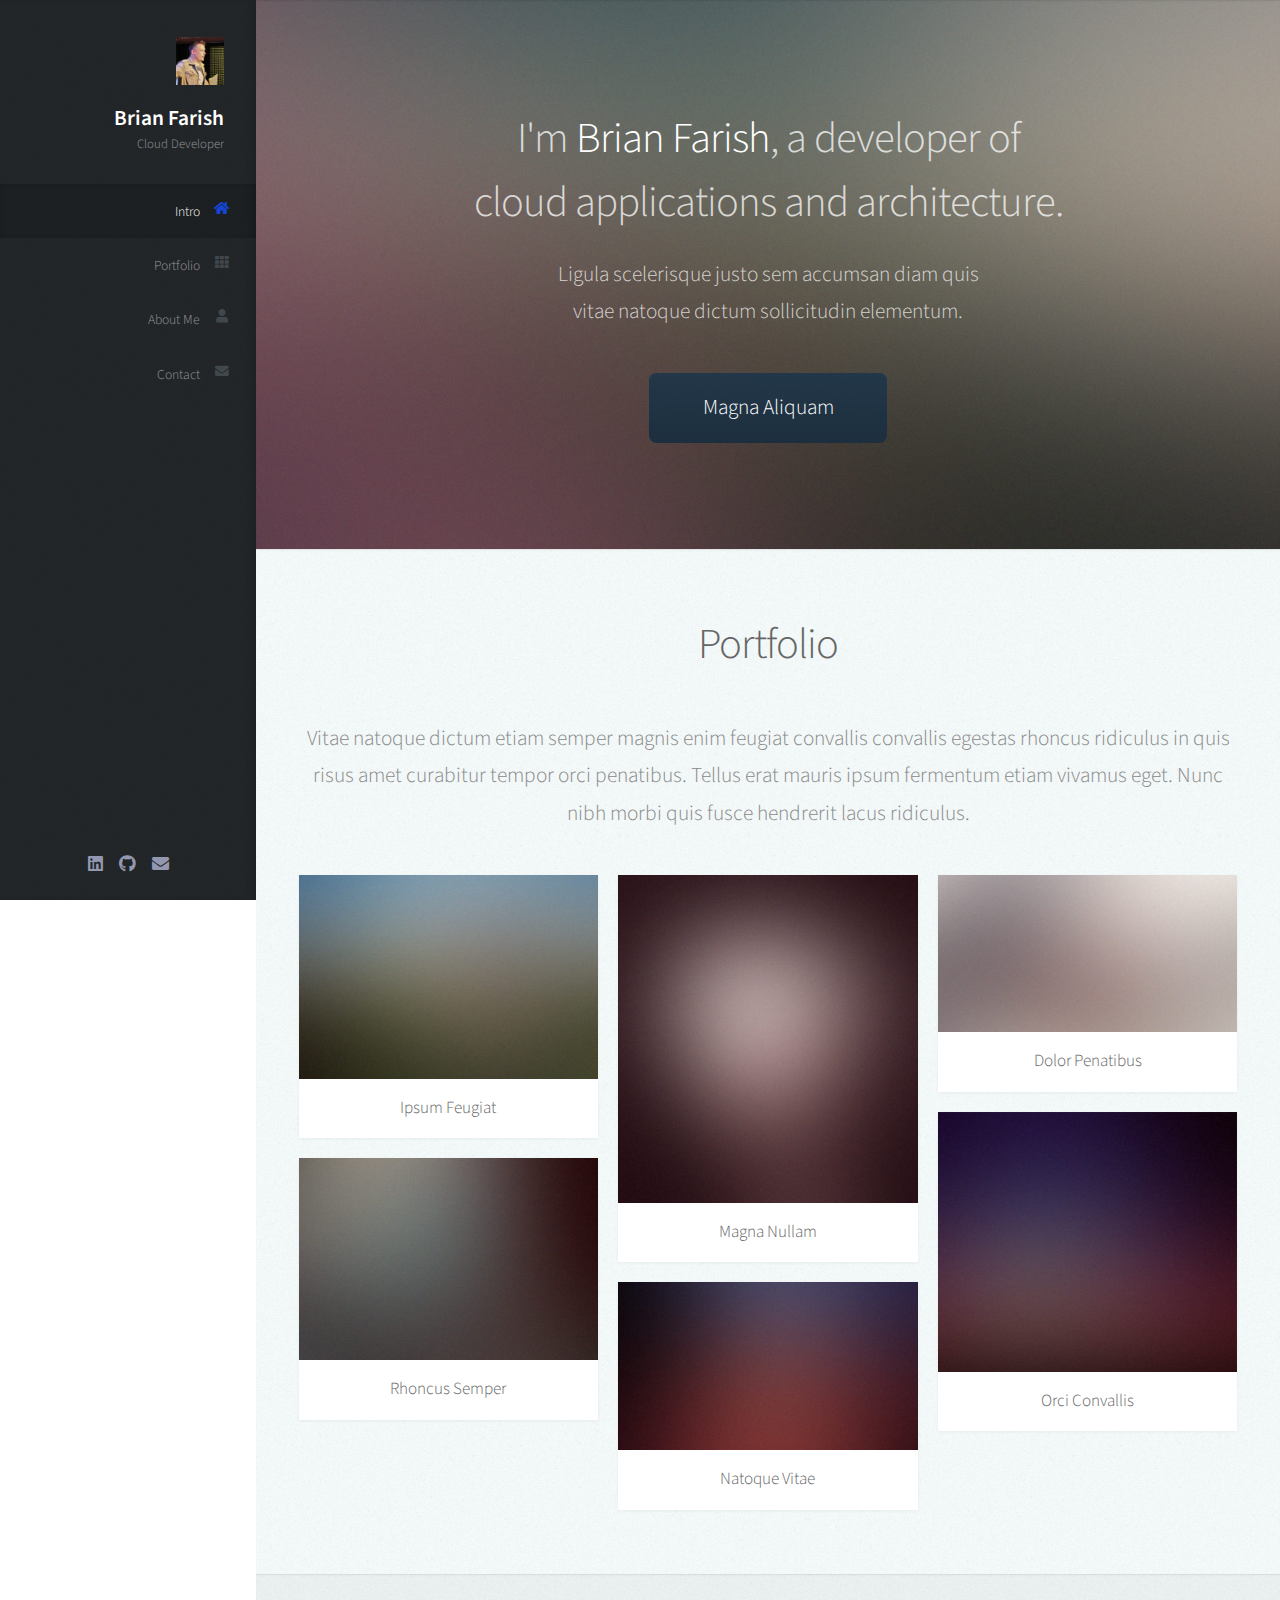
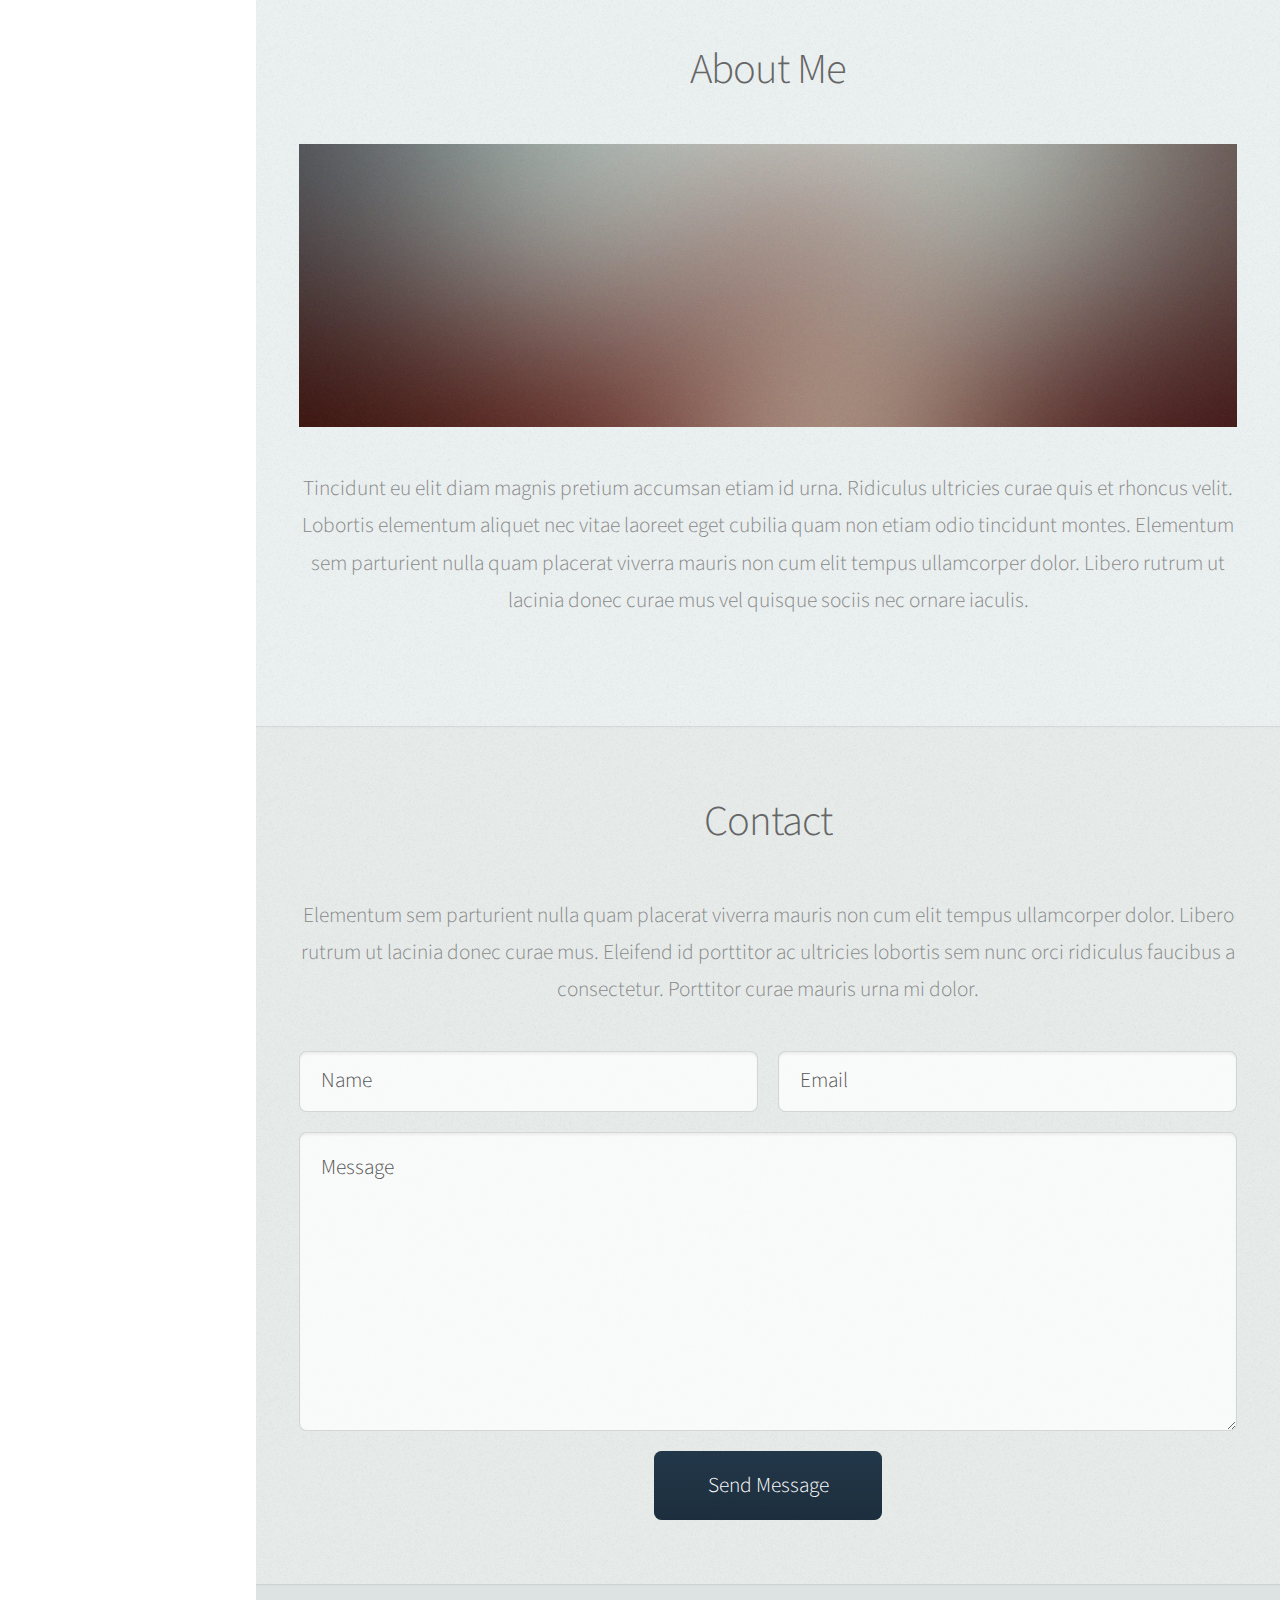
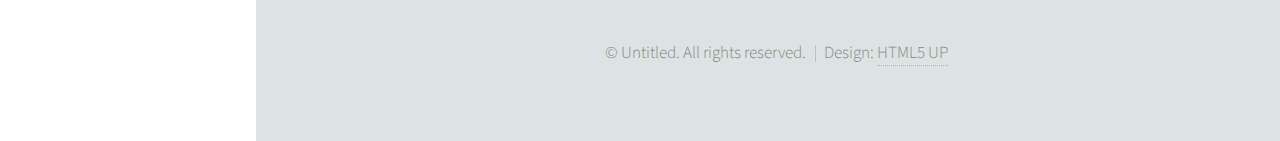
==== index.html @ 0231bc9b "updates to site" ====
<!DOCTYPE HTML>
<!--

-->
<html>
	<head>
		<title>Brian Farish's Portfolio</title>
		<meta charset="utf-8" />
		<meta name="viewport" content="width=device-width, initial-scale=1, user-scalable=no" />
		<link rel="stylesheet" href="assets/css/main.css" />
	</head>
	<body class="is-preload">

		<!-- Header -->
			<div id="header">

				<div class="top">

					<!-- Logo -->
						<div id="logo">
							<span class="image avatar48"><img src="images/avatar.jpg" alt="" /></span>
							<h1 id="title">Brian Farish</h1>
							<p>Cloud Developer</p>
						</div>

					<!-- Nav -->
						<nav id="nav">
							<ul>
								<li><a href="#top" id="top-link"><span class="icon solid fa-home">Intro</span></a></li>
								<li><a href="#portfolio" id="portfolio-link"><span class="icon solid fa-th">Portfolio</span></a></li>
								<li><a href="#about" id="about-link"><span class="icon solid fa-user">About Me</span></a></li>
								<li><a href="#contact" id="contact-link"><span class="icon solid fa-envelope">Contact</span></a></li>
							</ul>
						</nav>

				</div>

				<div class="bottom">

					<!-- Social Icons -->
						<ul class="icons">
							<li><a href="https://www.linkedin.com/in/brian-farish-b3b6a52b/" class="icon brands fa-linkedin"><span class="label">LinkedIn</span></a></li>
							<li><a href="https://github.com/codeslp" class="icon brands fa-github"><span class="label">Github</span></a></li>
							<li><a href="mailto: brian.farish@gmail.com" class="icon solid fa-envelope"><span class="label">Email</span></a></li>
						</ul>

				</div>

			</div>

		<!-- Main -->
			<div id="main">

				<!-- Intro -->
					<section id="top" class="one dark cover">
						<div class="container">

							<header>
								<h2 class="alt">I'm <strong>Brian Farish</strong>, a developer of </h2>
								<h2 class="alt"> cloud applications and architecture.</h2>
								<p>Ligula scelerisque justo sem accumsan diam quis<br />
								vitae natoque dictum sollicitudin elementum.</p>
							</header>

							<footer>
								<a href="#portfolio" class="button scrolly">Magna Aliquam</a>
							</footer>

						</div>
					</section>

				<!-- Portfolio -->
					<section id="portfolio" class="two">
						<div class="container">

							<header>
								<h2>Portfolio</h2>
							</header>

							<p>Vitae natoque dictum etiam semper magnis enim feugiat convallis convallis
							egestas rhoncus ridiculus in quis risus amet curabitur tempor orci penatibus.
							Tellus erat mauris ipsum fermentum etiam vivamus eget. Nunc nibh morbi quis
							fusce hendrerit lacus ridiculus.</p>

							<div class="row">
								<div class="col-4 col-12-mobile">
									<article class="item">
										<a href="#" class="image fit"><img src="images/pic02.jpg" alt="" /></a>
										<header>
											<h3>Ipsum Feugiat</h3>
										</header>
									</article>
									<article class="item">
										<a href="#" class="image fit"><img src="images/pic03.jpg" alt="" /></a>
										<header>
											<h3>Rhoncus Semper</h3>
										</header>
									</article>
								</div>
								<div class="col-4 col-12-mobile">
									<article class="item">
										<a href="#" class="image fit"><img src="images/pic04.jpg" alt="" /></a>
										<header>
											<h3>Magna Nullam</h3>
										</header>
									</article>
									<article class="item">
										<a href="#" class="image fit"><img src="images/pic05.jpg" alt="" /></a>
										<header>
											<h3>Natoque Vitae</h3>
										</header>
									</article>
								</div>
								<div class="col-4 col-12-mobile">
									<article class="item">
										<a href="#" class="image fit"><img src="images/pic06.jpg" alt="" /></a>
										<header>
											<h3>Dolor Penatibus</h3>
										</header>
									</article>
									<article class="item">
										<a href="#" class="image fit"><img src="images/pic07.jpg" alt="" /></a>
										<header>
											<h3>Orci Convallis</h3>
										</header>
									</article>
								</div>
							</div>

						</div>
					</section>

				<!-- About Me -->
					<section id="about" class="three">
						<div class="container">

							<header>
								<h2>About Me</h2>
							</header>

							<a href="#" class="image featured"><img src="images/pic08.jpg" alt="" /></a>

							<p>Tincidunt eu elit diam magnis pretium accumsan etiam id urna. Ridiculus
							ultricies curae quis et rhoncus velit. Lobortis elementum aliquet nec vitae
							laoreet eget cubilia quam non etiam odio tincidunt montes. Elementum sem
							parturient nulla quam placerat viverra mauris non cum elit tempus ullamcorper
							dolor. Libero rutrum ut lacinia donec curae mus vel quisque sociis nec
							ornare iaculis.</p>

						</div>
					</section>

				<!-- Contact -->
					<section id="contact" class="four">
						<div class="container">

							<header>
								<h2>Contact</h2>
							</header>

							<p>Elementum sem parturient nulla quam placerat viverra
							mauris non cum elit tempus ullamcorper dolor. Libero rutrum ut lacinia
							donec curae mus. Eleifend id porttitor ac ultricies lobortis sem nunc
							orci ridiculus faucibus a consectetur. Porttitor curae mauris urna mi dolor.</p>

							<form method="post" action="#">
								<div class="row">
									<div class="col-6 col-12-mobile"><input type="text" name="name" placeholder="Name" /></div>
									<div class="col-6 col-12-mobile"><input type="text" name="email" placeholder="Email" /></div>
									<div class="col-12">
										<textarea name="message" placeholder="Message"></textarea>
									</div>
									<div class="col-12">
										<input type="submit" value="Send Message" />
									</div>
								</div>
							</form>

						</div>
					</section>

			</div>

		<!-- Footer -->
			<div id="footer">

				<!-- Copyright -->
					<ul class="copyright">
						<li>&copy; Untitled. All rights reserved.</li><li>Design: <a href="http://html5up.net">HTML5 UP</a></li>
					</ul>

			</div>

		<!-- Scripts -->
			<script src="assets/js/jquery.min.js"></script>
			<script src="assets/js/jquery.scrolly.min.js"></script>
			<script src="assets/js/jquery.scrollex.min.js"></script>
			<script src="assets/js/browser.min.js"></script>
			<script src="assets/js/breakpoints.min.js"></script>
			<script src="assets/js/util.js"></script>
			<script src="assets/js/main.js"></script>

	</body>
</html>
---- assets/css/main.css ----
@import url("fontawesome-all.min.css");
@import url("https://fonts.googleapis.com/css?family=Source+Sans+Pro:300,300italic,400,600");

/*
	Prologue by HTML5 UP
	html5up.net | @ajlkn
	Free for personal and commercial use under the CCA 3.0 license (html5up.net/license)
*/

html, body, div, span, applet, object,
iframe, h1, h2, h3, h4, h5, h6, p, blockquote,
pre, a, abbr, acronym, address, big, cite,
code, del, dfn, em, img, ins, kbd, q, s, samp,
small, strike, strong, sub, sup, tt, var, b,
u, i, center, dl, dt, dd, ol, ul, li, fieldset,
form, label, legend, table, caption, tbody,
tfoot, thead, tr, th, td, article, aside,
canvas, details, embed, figure, figcaption,
footer, header, hgroup, menu, nav, output, ruby,
section, summary, time, mark, audio, video {
	margin: 0;
	padding: 0;
	border: 0;
	font-size: 100%;
	font: inherit;
	vertical-align: baseline;}

article, aside, details, figcaption, figure,
footer, header, hgroup, menu, nav, section {
	display: block;}

body {
	line-height: 1;
}

ol, ul {
	list-style: none;
}

blockquote, q {
	quotes: none;
}

	blockquote:before, blockquote:after, q:before, q:after {
		content: '';
		content: none;
	}

table {
	border-collapse: collapse;
	border-spacing: 0;
}

body {
	-webkit-text-size-adjust: none;
}

mark {
	background-color: transparent;
	color: inherit;
}

input::-moz-focus-inner {
	border: 0;
	padding: 0;
}

input, select, textarea {
	-moz-appearance: none;
	-webkit-appearance: none;
	-ms-appearance: none;
	appearance: none;
}

/* Basic */

	html {
		box-sizing: border-box;
	}

	*, *:before, *:after {
		box-sizing: inherit;
	}

	body {
		background: #fff;
		font-family: 'Source Sans Pro', sans-serif;
		font-size: 19pt;
		font-weight: 300;
		line-height: 1.75em;
		color: #888;
	}

		body.is-preload *, body.is-preload *:before, body.is-preload *:after {
			-moz-animation: none !important;
			-webkit-animation: none !important;
			-ms-animation: none !important;
			animation: none !important;
			-moz-transition: none !important;
			-webkit-transition: none !important;
			-ms-transition: none !important;
			transition: none !important;
		}

	input, textarea, select {
		font-family: 'Source Sans Pro', sans-serif;
		font-size: 19pt;
		font-weight: 300;
		line-height: 1.75em;
		color: #888;
	}

	h1, h2, h3, h4, h5, h6 {
		font-weight: 300;
		color: #666;
		line-height: 1.5em;
	}

	h1 a, h2 a, h3 a, h4 a, h5 a, h6 a {
		color: inherit;
		text-decoration: none;
	}

		h1 a strong, h2 a strong, h3 a strong, h4 a strong, h5 a strong, h6 a strong {
			color: #333;
		}

	h2 {
		font-size: 2em;
		letter-spacing: -1px;
	}

		h2.alt {
			color: #888;
		}

			h2.alt strong {
				color: #666;
			}

	h3 {
		font-size: 1.5em;
	}

	header {
		margin: 0 0 2em 0;
	}

		header > p {
			margin: 1em 0 0 0;
		}

	footer {
		margin: 2em 0 0 0;
	}

	strong, b {
		font-weight: 300;
		color: #666;
	}

	em, i {
		font-style: italic;
	}

	a {
		text-decoration: none;
		color: inherit;
		border-bottom: dotted 1px rgba(128, 128, 128, 0.5);
		-moz-transition: color 0.35s ease-in-out, border-bottom-color 0.35s ease-in-out;
		-webkit-transition: color 0.35s ease-in-out, border-bottom-color 0.35s ease-in-out;
		-ms-transition: color 0.35s ease-in-out, border-bottom-color 0.35s ease-in-out;
		transition: color 0.35s ease-in-out, border-bottom-color 0.35s ease-in-out;
		outline: 0;
	}

		a:hover {
			color: #E27689;
			border-bottom-color: rgba(255, 255, 255, 0);
		}

	sub {
		position: relative;
		top: 0.5em;
		font-size: 0.8em;
	}

	sup {
		position: relative;
		top: -0.5em;
		font-size: 0.8em;
	}

	hr {
		border: 0;
		border-top: solid 1px #ddd;
	}

	blockquote {
		border-left: solid 0.5em #ddd;
		padding: 1em 0 1em 2em;
		font-style: italic;
	}

	p, ul, ol, dl, table {
		margin-bottom: 2em;
	}

	br.clear {
		clear: both;
	}

/* Container */

	.container {
		margin: 0 auto;
		max-width: 100%;
		width: 1400px;
	}

		@media screen and (min-width: 961px) and (max-width: 1880px) {

			.container {
				width: 1200px;
			}

		}

		@media screen and (min-width: 961px) and (max-width: 1620px) {

			.container {
				width: 960px;
			}

		}

		@media screen and (min-width: 961px) and (max-width: 1320px) {

			.container {
				width: 100%;
			}

		}

		@media screen and (max-width: 960px) {

			.container {
				width: 100%;
			}

		}

		@media screen and (max-width: 736px) {

			.container {
				width: 100%;
			}

		}

/* Row */

	.row {
		display: flex;
		flex-wrap: wrap;
		box-sizing: border-box;
		align-items: stretch;
	}

		.row > * {
			box-sizing: border-box;
		}

		.row.gtr-uniform > * > :last-child {
			margin-bottom: 0;
		}

		.row.aln-left {
			justify-content: flex-start;
		}

		.row.aln-center {
			justify-content: center;
		}

		.row.aln-right {
			justify-content: flex-end;
		}

		.row.aln-top {
			align-items: flex-start;
		}

		.row.aln-middle {
			align-items: center;
		}

		.row.aln-bottom {
			align-items: flex-end;
		}

		.row > .imp {
			order: -1;
		}

		.row > .col-1 {
			width: 8.33333%;
		}

		.row > .off-1 {
			margin-left: 8.33333%;
		}

		.row > .col-2 {
			width: 16.66667%;
		}

		.row > .off-2 {
			margin-left: 16.66667%;
		}

		.row > .col-3 {
			width: 25%;
		}

		.row > .off-3 {
			margin-left: 25%;
		}

		.row > .col-4 {
			width: 33.33333%;
		}

		.row > .off-4 {
			margin-left: 33.33333%;
		}

		.row > .col-5 {
			width: 41.66667%;
		}

		.row > .off-5 {
			margin-left: 41.66667%;
		}

		.row > .col-6 {
			width: 50%;
		}

		.row > .off-6 {
			margin-left: 50%;
		}

		.row > .col-7 {
			width: 58.33333%;
		}

		.row > .off-7 {
			margin-left: 58.33333%;
		}

		.row > .col-8 {
			width: 66.66667%;
		}

		.row > .off-8 {
			margin-left: 66.66667%;
		}

		.row > .col-9 {
			width: 75%;
		}

		.row > .off-9 {
			margin-left: 75%;
		}

		.row > .col-10 {
			width: 83.33333%;
		}

		.row > .off-10 {
			margin-left: 83.33333%;
		}

		.row > .col-11 {
			width: 91.66667%;
		}

		.row > .off-11 {
			margin-left: 91.66667%;
		}

		.row > .col-12 {
			width: 100%;
		}

		.row > .off-12 {
			margin-left: 100%;
		}

		.row.gtr-0 {
			margin-top: 0px;
			margin-left: 0px;
		}

			.row.gtr-0 > * {
				padding: 0px 0 0 0px;
			}

			.row.gtr-0.gtr-uniform {
				margin-top: 0px;
			}

				.row.gtr-0.gtr-uniform > * {
					padding-top: 0px;
				}

		.row.gtr-25 {
			margin-top: -10px;
			margin-left: -10px;
		}

			.row.gtr-25 > * {
				padding: 10px 0 0 10px;
			}

			.row.gtr-25.gtr-uniform {
				margin-top: -10px;
			}

				.row.gtr-25.gtr-uniform > * {
					padding-top: 10px;
				}

		.row.gtr-50 {
			margin-top: -20px;
			margin-left: -20px;
		}

			.row.gtr-50 > * {
				padding: 20px 0 0 20px;
			}

			.row.gtr-50.gtr-uniform {
				margin-top: -20px;
			}

				.row.gtr-50.gtr-uniform > * {
					padding-top: 20px;
				}

		.row {
			margin-top: -40px;
			margin-left: -40px;
		}

			.row > * {
				padding: 40px 0 0 40px;
			}

			.row.gtr-uniform {
				margin-top: -40px;
			}

				.row.gtr-uniform > * {
					padding-top: 40px;
				}

		.row.gtr-150 {
			margin-top: -60px;
			margin-left: -60px;
		}

			.row.gtr-150 > * {
				padding: 60px 0 0 60px;
			}

			.row.gtr-150.gtr-uniform {
				margin-top: -60px;
			}

				.row.gtr-150.gtr-uniform > * {
					padding-top: 60px;
				}

		.row.gtr-200 {
			margin-top: -80px;
			margin-left: -80px;
		}

			.row.gtr-200 > * {
				padding: 80px 0 0 80px;
			}

			.row.gtr-200.gtr-uniform {
				margin-top: -80px;
			}

				.row.gtr-200.gtr-uniform > * {
					padding-top: 80px;
				}

		@media screen and (min-width: 961px) and (max-width: 1880px) {

			.row {
				display: flex;
				flex-wrap: wrap;
				box-sizing: border-box;
				align-items: stretch;
			}

				.row > * {
					box-sizing: border-box;
				}

				.row.gtr-uniform > * > :last-child {
					margin-bottom: 0;
				}

				.row.aln-left {
					justify-content: flex-start;
				}

				.row.aln-center {
					justify-content: center;
				}

				.row.aln-right {
					justify-content: flex-end;
				}

				.row.aln-top {
					align-items: flex-start;
				}

				.row.aln-middle {
					align-items: center;
				}

				.row.aln-bottom {
					align-items: flex-end;
				}

				.row > .imp-wide {
					order: -1;
				}

				.row > .col-1-wide {
					width: 8.33333%;
				}

				.row > .off-1-wide {
					margin-left: 8.33333%;
				}

				.row > .col-2-wide {
					width: 16.66667%;
				}

				.row > .off-2-wide {
					margin-left: 16.66667%;
				}

				.row > .col-3-wide {
					width: 25%;
				}

				.row > .off-3-wide {
					margin-left: 25%;
				}

				.row > .col-4-wide {
					width: 33.33333%;
				}

				.row > .off-4-wide {
					margin-left: 33.33333%;
				}

				.row > .col-5-wide {
					width: 41.66667%;
				}

				.row > .off-5-wide {
					margin-left: 41.66667%;
				}

				.row > .col-6-wide {
					width: 50%;
				}

				.row > .off-6-wide {
					margin-left: 50%;
				}

				.row > .col-7-wide {
					width: 58.33333%;
				}

				.row > .off-7-wide {
					margin-left: 58.33333%;
				}

				.row > .col-8-wide {
					width: 66.66667%;
				}

				.row > .off-8-wide {
					margin-left: 66.66667%;
				}

				.row > .col-9-wide {
					width: 75%;
				}

				.row > .off-9-wide {
					margin-left: 75%;
				}

				.row > .col-10-wide {
					width: 83.33333%;
				}

				.row > .off-10-wide {
					margin-left: 83.33333%;
				}

				.row > .col-11-wide {
					width: 91.66667%;
				}

				.row > .off-11-wide {
					margin-left: 91.66667%;
				}

				.row > .col-12-wide {
					width: 100%;
				}

				.row > .off-12-wide {
					margin-left: 100%;
				}

				.row.gtr-0 {
					margin-top: 0px;
					margin-left: 0px;
				}

					.row.gtr-0 > * {
						padding: 0px 0 0 0px;
					}

					.row.gtr-0.gtr-uniform {
						margin-top: 0px;
					}

						.row.gtr-0.gtr-uniform > * {
							padding-top: 0px;
						}

				.row.gtr-25 {
					margin-top: -10px;
					margin-left: -10px;
				}

					.row.gtr-25 > * {
						padding: 10px 0 0 10px;
					}

					.row.gtr-25.gtr-uniform {
						margin-top: -10px;
					}

						.row.gtr-25.gtr-uniform > * {
							padding-top: 10px;
						}

				.row.gtr-50 {
					margin-top: -20px;
					margin-left: -20px;
				}

					.row.gtr-50 > * {
						padding: 20px 0 0 20px;
					}

					.row.gtr-50.gtr-uniform {
						margin-top: -20px;
					}

						.row.gtr-50.gtr-uniform > * {
							padding-top: 20px;
						}

				.row {
					margin-top: -40px;
					margin-left: -40px;
				}

					.row > * {
						padding: 40px 0 0 40px;
					}

					.row.gtr-uniform {
						margin-top: -40px;
					}

						.row.gtr-uniform > * {
							padding-top: 40px;
						}

				.row.gtr-150 {
					margin-top: -60px;
					margin-left: -60px;
				}

					.row.gtr-150 > * {
						padding: 60px 0 0 60px;
					}

					.row.gtr-150.gtr-uniform {
						margin-top: -60px;
					}

						.row.gtr-150.gtr-uniform > * {
							padding-top: 60px;
						}

				.row.gtr-200 {
					margin-top: -80px;
					margin-left: -80px;
				}

					.row.gtr-200 > * {
						padding: 80px 0 0 80px;
					}

					.row.gtr-200.gtr-uniform {
						margin-top: -80px;
					}

						.row.gtr-200.gtr-uniform > * {
							padding-top: 80px;
						}

		}

		@media screen and (min-width: 961px) and (max-width: 1620px) {

			.row {
				display: flex;
				flex-wrap: wrap;
				box-sizing: border-box;
				align-items: stretch;
			}

				.row > * {
					box-sizing: border-box;
				}

				.row.gtr-uniform > * > :last-child {
					margin-bottom: 0;
				}

				.row.aln-left {
					justify-content: flex-start;
				}

				.row.aln-center {
					justify-content: center;
				}

				.row.aln-right {
					justify-content: flex-end;
				}

				.row.aln-top {
					align-items: flex-start;
				}

				.row.aln-middle {
					align-items: center;
				}

				.row.aln-bottom {
					align-items: flex-end;
				}

				.row > .imp-normal {
					order: -1;
				}

				.row > .col-1-normal {
					width: 8.33333%;
				}

				.row > .off-1-normal {
					margin-left: 8.33333%;
				}

				.row > .col-2-normal {
					width: 16.66667%;
				}

				.row > .off-2-normal {
					margin-left: 16.66667%;
				}

				.row > .col-3-normal {
					width: 25%;
				}

				.row > .off-3-normal {
					margin-left: 25%;
				}

				.row > .col-4-normal {
					width: 33.33333%;
				}

				.row > .off-4-normal {
					margin-left: 33.33333%;
				}

				.row > .col-5-normal {
					width: 41.66667%;
				}

				.row > .off-5-normal {
					margin-left: 41.66667%;
				}

				.row > .col-6-normal {
					width: 50%;
				}

				.row > .off-6-normal {
					margin-left: 50%;
				}

				.row > .col-7-normal {
					width: 58.33333%;
				}

				.row > .off-7-normal {
					margin-left: 58.33333%;
				}

				.row > .col-8-normal {
					width: 66.66667%;
				}

				.row > .off-8-normal {
					margin-left: 66.66667%;
				}

				.row > .col-9-normal {
					width: 75%;
				}

				.row > .off-9-normal {
					margin-left: 75%;
				}

				.row > .col-10-normal {
					width: 83.33333%;
				}

				.row > .off-10-normal {
					margin-left: 83.33333%;
				}

				.row > .col-11-normal {
					width: 91.66667%;
				}

				.row > .off-11-normal {
					margin-left: 91.66667%;
				}

				.row > .col-12-normal {
					width: 100%;
				}

				.row > .off-12-normal {
					margin-left: 100%;
				}

				.row.gtr-0 {
					margin-top: 0px;
					margin-left: 0px;
				}

					.row.gtr-0 > * {
						padding: 0px 0 0 0px;
					}

					.row.gtr-0.gtr-uniform {
						margin-top: 0px;
					}

						.row.gtr-0.gtr-uniform > * {
							padding-top: 0px;
						}

				.row.gtr-25 {
					margin-top: -10px;
					margin-left: -10px;
				}

					.row.gtr-25 > * {
						padding: 10px 0 0 10px;
					}

					.row.gtr-25.gtr-uniform {
						margin-top: -10px;
					}

						.row.gtr-25.gtr-uniform > * {
							padding-top: 10px;
						}

				.row.gtr-50 {
					margin-top: -20px;
					margin-left: -20px;
				}

					.row.gtr-50 > * {
						padding: 20px 0 0 20px;
					}

					.row.gtr-50.gtr-uniform {
						margin-top: -20px;
					}

						.row.gtr-50.gtr-uniform > * {
							padding-top: 20px;
						}

				.row {
					margin-top: -40px;
					margin-left: -40px;
				}

					.row > * {
						padding: 40px 0 0 40px;
					}

					.row.gtr-uniform {
						margin-top: -40px;
					}

						.row.gtr-uniform > * {
							padding-top: 40px;
						}

				.row.gtr-150 {
					margin-top: -60px;
					margin-left: -60px;
				}

					.row.gtr-150 > * {
						padding: 60px 0 0 60px;
					}

					.row.gtr-150.gtr-uniform {
						margin-top: -60px;
					}

						.row.gtr-150.gtr-uniform > * {
							padding-top: 60px;
						}

				.row.gtr-200 {
					margin-top: -80px;
					margin-left: -80px;
				}

					.row.gtr-200 > * {
						padding: 80px 0 0 80px;
					}

					.row.gtr-200.gtr-uniform {
						margin-top: -80px;
					}

						.row.gtr-200.gtr-uniform > * {
							padding-top: 80px;
						}

		}

		@media screen and (min-width: 961px) and (max-width: 1320px) {

			.row {
				display: flex;
				flex-wrap: wrap;
				box-sizing: border-box;
				align-items: stretch;
			}

				.row > * {
					box-sizing: border-box;
				}

				.row.gtr-uniform > * > :last-child {
					margin-bottom: 0;
				}

				.row.aln-left {
					justify-content: flex-start;
				}

				.row.aln-center {
					justify-content: center;
				}

				.row.aln-right {
					justify-content: flex-end;
				}

				.row.aln-top {
					align-items: flex-start;
				}

				.row.aln-middle {
					align-items: center;
				}

				.row.aln-bottom {
					align-items: flex-end;
				}

				.row > .imp-narrow {
					order: -1;
				}

				.row > .col-1-narrow {
					width: 8.33333%;
				}

				.row > .off-1-narrow {
					margin-left: 8.33333%;
				}

				.row > .col-2-narrow {
					width: 16.66667%;
				}

				.row > .off-2-narrow {
					margin-left: 16.66667%;
				}

				.row > .col-3-narrow {
					width: 25%;
				}

				.row > .off-3-narrow {
					margin-left: 25%;
				}

				.row > .col-4-narrow {
					width: 33.33333%;
				}

				.row > .off-4-narrow {
					margin-left: 33.33333%;
				}

				.row > .col-5-narrow {
					width: 41.66667%;
				}

				.row > .off-5-narrow {
					margin-left: 41.66667%;
				}

				.row > .col-6-narrow {
					width: 50%;
				}

				.row > .off-6-narrow {
					margin-left: 50%;
				}

				.row > .col-7-narrow {
					width: 58.33333%;
				}

				.row > .off-7-narrow {
					margin-left: 58.33333%;
				}

				.row > .col-8-narrow {
					width: 66.66667%;
				}

				.row > .off-8-narrow {
					margin-left: 66.66667%;
				}

				.row > .col-9-narrow {
					width: 75%;
				}

				.row > .off-9-narrow {
					margin-left: 75%;
				}

				.row > .col-10-narrow {
					width: 83.33333%;
				}

				.row > .off-10-narrow {
					margin-left: 83.33333%;
				}

				.row > .col-11-narrow {
					width: 91.66667%;
				}

				.row > .off-11-narrow {
					margin-left: 91.66667%;
				}

				.row > .col-12-narrow {
					width: 100%;
				}

				.row > .off-12-narrow {
					margin-left: 100%;
				}

				.row.gtr-0 {
					margin-top: 0px;
					margin-left: 0px;
				}

					.row.gtr-0 > * {
						padding: 0px 0 0 0px;
					}

					.row.gtr-0.gtr-uniform {
						margin-top: 0px;
					}

						.row.gtr-0.gtr-uniform > * {
							padding-top: 0px;
						}

				.row.gtr-25 {
					margin-top: -5px;
					margin-left: -5px;
				}

					.row.gtr-25 > * {
						padding: 5px 0 0 5px;
					}

					.row.gtr-25.gtr-uniform {
						margin-top: -5px;
					}

						.row.gtr-25.gtr-uniform > * {
							padding-top: 5px;
						}

				.row.gtr-50 {
					margin-top: -10px;
					margin-left: -10px;
				}

					.row.gtr-50 > * {
						padding: 10px 0 0 10px;
					}

					.row.gtr-50.gtr-uniform {
						margin-top: -10px;
					}

						.row.gtr-50.gtr-uniform > * {
							padding-top: 10px;
						}

				.row {
					margin-top: -20px;
					margin-left: -20px;
				}

					.row > * {
						padding: 20px 0 0 20px;
					}

					.row.gtr-uniform {
						margin-top: -20px;
					}

						.row.gtr-uniform > * {
							padding-top: 20px;
						}

				.row.gtr-150 {
					margin-top: -30px;
					margin-left: -30px;
				}

					.row.gtr-150 > * {
						padding: 30px 0 0 30px;
					}

					.row.gtr-150.gtr-uniform {
						margin-top: -30px;
					}

						.row.gtr-150.gtr-uniform > * {
							padding-top: 30px;
						}

				.row.gtr-200 {
					margin-top: -40px;
					margin-left: -40px;
				}

					.row.gtr-200 > * {
						padding: 40px 0 0 40px;
					}

					.row.gtr-200.gtr-uniform {
						margin-top: -40px;
					}

						.row.gtr-200.gtr-uniform > * {
							padding-top: 40px;
						}

		}

		@media screen and (max-width: 960px) {

			.row {
				display: flex;
				flex-wrap: wrap;
				box-sizing: border-box;
				align-items: stretch;
			}

				.row > * {
					box-sizing: border-box;
				}

				.row.gtr-uniform > * > :last-child {
					margin-bottom: 0;
				}

				.row.aln-left {
					justify-content: flex-start;
				}

				.row.aln-center {
					justify-content: center;
				}

				.row.aln-right {
					justify-content: flex-end;
				}

				.row.aln-top {
					align-items: flex-start;
				}

				.row.aln-middle {
					align-items: center;
				}

				.row.aln-bottom {
					align-items: flex-end;
				}

				.row > .imp-narrower {
					order: -1;
				}

				.row > .col-1-narrower {
					width: 8.33333%;
				}

				.row > .off-1-narrower {
					margin-left: 8.33333%;
				}

				.row > .col-2-narrower {
					width: 16.66667%;
				}

				.row > .off-2-narrower {
					margin-left: 16.66667%;
				}

				.row > .col-3-narrower {
					width: 25%;
				}

				.row > .off-3-narrower {
					margin-left: 25%;
				}

				.row > .col-4-narrower {
					width: 33.33333%;
				}

				.row > .off-4-narrower {
					margin-left: 33.33333%;
				}

				.row > .col-5-narrower {
					width: 41.66667%;
				}

				.row > .off-5-narrower {
					margin-left: 41.66667%;
				}

				.row > .col-6-narrower {
					width: 50%;
				}

				.row > .off-6-narrower {
					margin-left: 50%;
				}

				.row > .col-7-narrower {
					width: 58.33333%;
				}

				.row > .off-7-narrower {
					margin-left: 58.33333%;
				}

				.row > .col-8-narrower {
					width: 66.66667%;
				}

				.row > .off-8-narrower {
					margin-left: 66.66667%;
				}

				.row > .col-9-narrower {
					width: 75%;
				}

				.row > .off-9-narrower {
					margin-left: 75%;
				}

				.row > .col-10-narrower {
					width: 83.33333%;
				}

				.row > .off-10-narrower {
					margin-left: 83.33333%;
				}

				.row > .col-11-narrower {
					width: 91.66667%;
				}

				.row > .off-11-narrower {
					margin-left: 91.66667%;
				}

				.row > .col-12-narrower {
					width: 100%;
				}

				.row > .off-12-narrower {
					margin-left: 100%;
				}

				.row.gtr-0 {
					margin-top: 0px;
					margin-left: 0px;
				}

					.row.gtr-0 > * {
						padding: 0px 0 0 0px;
					}

					.row.gtr-0.gtr-uniform {
						margin-top: 0px;
					}

						.row.gtr-0.gtr-uniform > * {
							padding-top: 0px;
						}

				.row.gtr-25 {
					margin-top: -5px;
					margin-left: -5px;
				}

					.row.gtr-25 > * {
						padding: 5px 0 0 5px;
					}

					.row.gtr-25.gtr-uniform {
						margin-top: -5px;
					}

						.row.gtr-25.gtr-uniform > * {
							padding-top: 5px;
						}

				.row.gtr-50 {
					margin-top: -10px;
					margin-left: -10px;
				}

					.row.gtr-50 > * {
						padding: 10px 0 0 10px;
					}

					.row.gtr-50.gtr-uniform {
						margin-top: -10px;
					}

						.row.gtr-50.gtr-uniform > * {
							padding-top: 10px;
						}

				.row {
					margin-top: -20px;
					margin-left: -20px;
				}

					.row > * {
						padding: 20px 0 0 20px;
					}

					.row.gtr-uniform {
						margin-top: -20px;
					}

						.row.gtr-uniform > * {
							padding-top: 20px;
						}

				.row.gtr-150 {
					margin-top: -30px;
					margin-left: -30px;
				}

					.row.gtr-150 > * {
						padding: 30px 0 0 30px;
					}

					.row.gtr-150.gtr-uniform {
						margin-top: -30px;
					}

						.row.gtr-150.gtr-uniform > * {
							padding-top: 30px;
						}

				.row.gtr-200 {
					margin-top: -40px;
					margin-left: -40px;
				}

					.row.gtr-200 > * {
						padding: 40px 0 0 40px;
					}

					.row.gtr-200.gtr-uniform {
						margin-top: -40px;
					}

						.row.gtr-200.gtr-uniform > * {
							padding-top: 40px;
						}

		}

		@media screen and (max-width: 736px) {

			.row {
				display: flex;
				flex-wrap: wrap;
				box-sizing: border-box;
				align-items: stretch;
			}

				.row > * {
					box-sizing: border-box;
				}

				.row.gtr-uniform > * > :last-child {
					margin-bottom: 0;
				}

				.row.aln-left {
					justify-content: flex-start;
				}

				.row.aln-center {
					justify-content: center;
				}

				.row.aln-right {
					justify-content: flex-end;
				}

				.row.aln-top {
					align-items: flex-start;
				}

				.row.aln-middle {
					align-items: center;
				}

				.row.aln-bottom {
					align-items: flex-end;
				}

				.row > .imp-mobile {
					order: -1;
				}

				.row > .col-1-mobile {
					width: 8.33333%;
				}

				.row > .off-1-mobile {
					margin-left: 8.33333%;
				}

				.row > .col-2-mobile {
					width: 16.66667%;
				}

				.row > .off-2-mobile {
					margin-left: 16.66667%;
				}

				.row > .col-3-mobile {
					width: 25%;
				}

				.row > .off-3-mobile {
					margin-left: 25%;
				}

				.row > .col-4-mobile {
					width: 33.33333%;
				}

				.row > .off-4-mobile {
					margin-left: 33.33333%;
				}

				.row > .col-5-mobile {
					width: 41.66667%;
				}

				.row > .off-5-mobile {
					margin-left: 41.66667%;
				}

				.row > .col-6-mobile {
					width: 50%;
				}

				.row > .off-6-mobile {
					margin-left: 50%;
				}

				.row > .col-7-mobile {
					width: 58.33333%;
				}

				.row > .off-7-mobile {
					margin-left: 58.33333%;
				}

				.row > .col-8-mobile {
					width: 66.66667%;
				}

				.row > .off-8-mobile {
					margin-left: 66.66667%;
				}

				.row > .col-9-mobile {
					width: 75%;
				}

				.row > .off-9-mobile {
					margin-left: 75%;
				}

				.row > .col-10-mobile {
					width: 83.33333%;
				}

				.row > .off-10-mobile {
					margin-left: 83.33333%;
				}

				.row > .col-11-mobile {
					width: 91.66667%;
				}

				.row > .off-11-mobile {
					margin-left: 91.66667%;
				}

				.row > .col-12-mobile {
					width: 100%;
				}

				.row > .off-12-mobile {
					margin-left: 100%;
				}

				.row.gtr-0 {
					margin-top: 0px;
					margin-left: 0px;
				}

					.row.gtr-0 > * {
						padding: 0px 0 0 0px;
					}

					.row.gtr-0.gtr-uniform {
						margin-top: 0px;
					}

						.row.gtr-0.gtr-uniform > * {
							padding-top: 0px;
						}

				.row.gtr-25 {
					margin-top: -5px;
					margin-left: -5px;
				}

					.row.gtr-25 > * {
						padding: 5px 0 0 5px;
					}

					.row.gtr-25.gtr-uniform {
						margin-top: -5px;
					}

						.row.gtr-25.gtr-uniform > * {
							padding-top: 5px;
						}

				.row.gtr-50 {
					margin-top: -10px;
					margin-left: -10px;
				}

					.row.gtr-50 > * {
						padding: 10px 0 0 10px;
					}

					.row.gtr-50.gtr-uniform {
						margin-top: -10px;
					}

						.row.gtr-50.gtr-uniform > * {
							padding-top: 10px;
						}

				.row {
					margin-top: -20px;
					margin-left: -20px;
				}

					.row > * {
						padding: 20px 0 0 20px;
					}

					.row.gtr-uniform {
						margin-top: -20px;
					}

						.row.gtr-uniform > * {
							padding-top: 20px;
						}

				.row.gtr-150 {
					margin-top: -30px;
					margin-left: -30px;
				}

					.row.gtr-150 > * {
						padding: 30px 0 0 30px;
					}

					.row.gtr-150.gtr-uniform {
						margin-top: -30px;
					}

						.row.gtr-150.gtr-uniform > * {
							padding-top: 30px;
						}

				.row.gtr-200 {
					margin-top: -40px;
					margin-left: -40px;
				}

					.row.gtr-200 > * {
						padding: 40px 0 0 40px;
					}

					.row.gtr-200.gtr-uniform {
						margin-top: -40px;
					}

						.row.gtr-200.gtr-uniform > * {
							padding-top: 40px;
						}

		}

/* Sections/Article */

	section, article {
		margin-bottom: 3em;
	}

		section > :last-child,
		section > .container, section:last-child, article > :last-child,
		article > .container, article:last-child {
			margin-bottom: 0;
		}

		.row > section, .row > article {
			margin-bottom: 0;
		}

/* Image */

	.image {
		display: inline-block;
		border: 0;
	}

		.image img {
			display: block;
			width: 100%;
		}

		.image.avatar48 {
			width: 48px;
			height: 48px;
			background: rgb(25, 0, 255);
		}

			.image.avatar48 img {
				width: 48px;
				height: 48px;
			}

		.image.fit {
			display: block;
			width: 100%;
		}

		.image.featured {
			display: block;
			width: 100%;
			margin: 0 0 2em 0;
		}

		.image.left {
			float: left;
			margin: 0 2em 2em 0;
		}

		.image.centered {
			display: block;
			margin: 0 0 2em 0;
		}

			.image.centered img {
				margin: 0 auto;
				width: auto;
			}

/* List */

	ul {
		list-style: disc;
		padding-left: 1em;
	}

		ul li {
			padding-left: 0.5em;
		}

	ol {
		list-style: decimal;
		padding-left: 1.25em;
	}

		ol li {
			padding-left: 0.25em;
		}

/* Icons */

	ul.icons {
		cursor: default;
		list-style: none;
		padding-left: 0;
	}

		ul.icons li {
			display: inline-block;
			padding-left: 0;
		}

		ul.icons a {
			display: inline-block;
			width: 2em;
			height: 2em;
			line-height: 2em;
			text-align: center;
			border: 0;
		}

/* Form */

	form label {
		display: block;
		text-align: left;
		margin-bottom: 0.5em;
	}

	form input[type="text"],
	form input[type="email"],
	form input[type="password"],
	form select,
	form textarea {
		position: relative;
		-webkit-appearance: none;
		display: block;
		border: 0;
		outline: 0;
		background: #fff;
		background: rgba(255, 255, 255, 0.75);
		width: 100%;
		border-radius: 0.35em;
		padding: 0.75em 1em 0.75em 1em;
		box-shadow: inset 0 0.1em 0.1em 0 rgba(0, 0, 0, 0.05);
		border: solid 1px rgba(0, 0, 0, 0.15);
		-moz-transition: all 0.35s ease-in-out;
		-webkit-transition: all 0.35s ease-in-out;
		-ms-transition: all 0.35s ease-in-out;
		transition: all 0.35s ease-in-out;
	}

		form input[type="text"]:focus,
		form input[type="email"]:focus,
		form input[type="password"]:focus,
		form select:focus,
		form textarea:focus {
			box-shadow: 0 0 2px 1px #8ebebc;
			background: #fff;
		}

	form input[type="text"],
	form input[type="email"],
	form input[type="password"],
	form select {
		line-height: 1.25em;
	}

	form textarea {
		min-height: 14em;
	}

	form ::-webkit-input-placeholder {
		color: #555 !important;
	}

	form :-moz-placeholder {
		color: #555 !important;
	}

	form ::-moz-placeholder {
		color: #555 !important;
	}

	form :-ms-input-placeholder {
		color: #555 !important;
	}

	form ::-moz-focus-inner {
		border: 0;
	}

/* Table */

	table {
		width: 100%;
		text-align: left;
	}

		table tbody tr:nth-child(2n+2) {
			background: #f4f4f4;
		}

		table td {
			padding: 0.5em 1em 0.5em 1em;
		}

		table th {
			text-align: left;
			padding: 0.5em 1em 0.5em 1em;
			color: #fff;
			background: #222729 url("images/overlay.png");
		}

		table thead {
			background: #444;
			color: #fff;
		}

		table tfoot {
			background: #eee;
		}

/* Button */

	input[type="button"],
	input[type="submit"],
	input[type="reset"],
	button,
	.button {
		position: relative;
		display: inline-block;
		border-radius: 0.35em;
		color: #fff !important;
		text-decoration: none;
		padding: 0.75em 2.5em 0.75em 2.5em;
		background-color: #23384a;
		border: 0;
		cursor: pointer;
		background-image: -moz-linear-gradient(top, rgba(0, 0, 0, 0), rgba(0, 0, 0, 0.15)), url("images/overlay.png");
		background-image: -webkit-linear-gradient(top, rgba(0, 0, 0, 0), rgba(0, 0, 0, 0.15)), url("images/overlay.png");
		background-image: -ms-linear-gradient(top, rgba(0, 0, 0, 0), rgba(0, 0, 0, 0.15)), url("images/overlay.png");
		background-image: linear-gradient(top, rgba(0, 0, 0, 0), rgba(0, 0, 0, 0.15)), url("images/overlay.png");
		-moz-transition: background-color 0.35s ease-in-out;
		-webkit-transition: background-color 0.35s ease-in-out;
		-ms-transition: background-color 0.35s ease-in-out;
		transition: background-color 0.35s ease-in-out;
	}

		input[type="button"]:hover,
		input[type="submit"]:hover,
		input[type="reset"]:hover,
		button:hover,
		.button:hover {
			background-color: #9ececc;
		}

		input[type="button"]:active,
		input[type="submit"]:active,
		input[type="reset"]:active,
		button:active,
		.button:active {
			background-color: #7eaeac;
		}

/* Item */

	.item {
		box-shadow: 0 0.05em 0.15em 0 rgba(0, 0, 0, 0.05);
		margin-bottom: 40px;
	}

		.item header {
			background: #fff;
			margin: 0;
			padding: 1em 0 1em 0;
			font-size: 0.8em;
		}

			.item header h3 {
				font-size: 1em;
			}

/* Icons */

	.icon {
		text-decoration: none;
		text-decoration: none;
	}

		.icon:before {
			-moz-osx-font-smoothing: grayscale;
			-webkit-font-smoothing: antialiased;
			display: inline-block;
			font-style: normal;
			font-variant: normal;
			text-rendering: auto;
			line-height: 1;
			text-transform: none !important;
			font-family: 'Font Awesome 5 Free';
			font-weight: 400;
		}

		.icon:before {
			line-height: inherit;
		}

		.icon > .label {
			display: none;
		}

		.icon.solid:before {
			font-weight: 900;
		}

		.icon.brands:before {
			font-family: 'Font Awesome 5 Brands';
		}

/* Header */

	#header {
		display: -moz-flex;
		display: -webkit-flex;
		display: -ms-flex;
		display: flex;
		-moz-flex-direction: column;
		-webkit-flex-direction: column;
		-ms-flex-direction: column;
		flex-direction: column;
		-moz-justify-content: space-between;
		-webkit-justify-content: space-between;
		-ms-justify-content: space-between;
		justify-content: space-between;
		background: #222629 url("images/overlay.png");
		box-shadow: inset -0.25em 0 0.25em 0 rgba(0, 0, 0, 0.1);
		color: #fff;
		height: 100%;
		left: 0;
		overflow-y: auto;
		position: fixed;
		text-align: right;
		top: 0;
		width: 375px;
	}

		#header .top {
			-moz-flex-grow: 1;
			-webkit-flex-grow: 1;
			-ms-flex-grow: 1;
			flex-grow: 1;
		}

		#header .bottom {
			-moz-flex-shrink: 0;
			-webkit-flex-shrink: 0;
			-ms-flex-shrink: 0;
			flex-shrink: 0;
			padding: 1.5em 0 0.75em 0;
		}

			#header .bottom > :last-child {
				margin-bottom: 0;
			}

		#header .icons {
			font-size: 0.8em;
			text-align: center;
		}

			#header .icons a {
				color: #9398b0;
				-moz-transition: color 0.35s ease-in-out;
				-webkit-transition: color 0.35s ease-in-out;
				-ms-transition: color 0.35s ease-in-out;
				transition: color 0.35s ease-in-out;
			}

				#header .icons a:hover {
					color: #fff;
				}

	#logo {
		position: relative;
		margin: 1.75em 1.5em 1.5em 1.5em;
		min-height: 48px;
		cursor: default;
	}

		#logo h1 {
			position: relative;
			color: #fff;
			font-weight: 600;
			font-size: 1em;
			line-height: 1em;
		}

		#logo p {
			position: relative;
			display: block;
			font-size: 0.6em;
			color: rgba(255, 255, 255, 0.5);
			line-height: 1.25em;
			margin: 0.5em 0 0 0;
		}

		#logo .image {
			position: absolute;
			left: 0;
			top: 0;
		}

	#nav ul {
		list-style: none;
		padding-left: 0;
		margin-bottom: 0;
	}

		#nav ul li {
			padding-left: 0;
		}

			#nav ul li a {
				display: block;
				padding: 0.5em 1.5em 0.5em 1.5em;
				color: rgba(255, 255, 255, 0.5);
				text-decoration: none;
				outline: 0;
				border: 0;
				-moz-transition: none;
				-webkit-transition: none;
				-ms-transition: none;
				transition: none;
			}

				#nav ul li a span {
					position: relative;
					display: block;
					font-size: 0.8em;
				}

					#nav ul li a span:before {
						position: absolute;
						left: 0;
						color: #41484c;
						text-align: center;
						width: 1.25em;
						line-height: 1.75em;
					}

				#nav ul li a.active {
					background: rgba(0, 0, 0, 0.15);
					box-shadow: inset 0 0 0.25em 0 rgba(0, 0, 0, 0.125);
					color: #fff;
				}

					#nav ul li a.active span:before {
						color: #1545d4;
					}

/* Footer */

	#footer {
		margin-left: 375px;
		text-align: center;
		background-color: #dce3e2;
		padding: 3em 0 4em 0;
		box-shadow: inset 0 1px 0 0 rgba(0, 0, 0, 0.05), inset 0 0.1em 0.1em 0 rgba(0, 0, 0, 0.025);
		font-size: 0.8em;
	}

		#footer .copyright {
			cursor: default;
			margin: 0;
		}

			#footer .copyright li {
				display: inline-block;
				line-height: 1em;
				border-left: solid 1px rgba(128, 128, 128, 0.35);
				padding: 0 0 0 0.5em;
				margin: 0 0 0 0.5em;
			}

				#footer .copyright li:first-child {
					border-left: 0;
					padding-left: 0;
					margin-left: 0;
				}

/* Main */

	#main {
		margin-left: 375px;
	}

		#main > section {
			margin: 0;
			overflow: hidden;
			padding: 4em 0;
			box-shadow: inset 0 1px 0 0 rgba(0, 0, 0, 0.05), inset 0 0.1em 0.1em 0 rgba(0, 0, 0, 0.025);
			text-align: center;
			background-image: url("images/overlay.png");
		}

			#main > section.dark {
				color: #ddd;
				color: rgba(255, 255, 255, 0.75);
			}

				#main > section.dark h2, #main > section.dark h3, #main > section.dark h4, #main > section.dark h5, #main > section.dark h6 {
					color: inherit;
				}

				#main > section.dark strong {
					color: #fff;
					border-color: inherit;
				}

				#main > section.dark a {
					color: #fff;
					border-color: inherit;
				}

					#main > section.dark a:hover {
						border-bottom-color: rgba(255, 255, 255, 0);
					}

			#main > section.cover {
				padding: 10em 0;
				background-size: cover;
				background-position: center center;
			}

			#main > section.one {
				background-color: #81918E;
				background-image: url("../../images/banner.jpg");
			}

			#main > section.two {
				background-color: #f5fafa;
			}

			#main > section.three {
				background-color: #ecf1f1;
			}

			#main > section.four {
				background-color: #e8edec;
			}

/* Wide */

	@media screen and (min-width: 961px) and (max-width: 1880px) {

		/* Basic */

			body, input, textarea, select {
				font-size: 17pt;
			}

		/* Header */

			#header {
				width: 300px;
			}

		/* Footer */

			#footer {
				margin-left: 300px;
			}

		/* Main */

			#main {
				margin-left: 300px;
			}

	}

/* Normal */

	@media screen and (min-width: 961px) and (max-width: 1620px) {

		/* Main */

			#main > section {
				padding: 3em 0;
			}

			#main section.cover {
				padding: 5em 0;
			}

	}

/* Narrow */

	@media screen and (min-width: 961px) and (max-width: 1320px) {

		/* Basic */

			body, input, textarea, select {
				font-size: 16pt;
			}

			.container {
				padding: 0 2em 0 2em;
			}

		/* Icons */

			ul.icons li a {
				width: 1.75em;
			}

		/* Item */

			.item {
				margin-bottom: 20px;
			}

		/* Header */

			#header {
				width: 20%;
			}

			#logo .image {
				position: relative;
				margin: 0 0 0.5em 0;
			}

			#nav ul li a {
				font-size: 0.8em;
				padding-top: 0.5em;
				padding-bottom: 0.5em;
			}

				#nav ul li a span {
					padding-right: 2.25em;
				}

					#nav ul li a span:before {
						left: 100%;
						margin-left: -1.25em;
						line-height: 2.25em;
					}

		/* Footer */

			#footer {
				margin-left: 20%;
			}

		/* Main */

			#main {
				margin-left: 20%;
			}

	}

/* Narrower */

	#headerToggle {
		display: none;
	}

	@media screen and (max-width: 960px) {

		/* Basic */

			html, body {
				overflow-x: hidden;
			}

			body, input, textarea, select {
				font-size: 16pt;
			}

			header br {
				display: none;
			}

			.container {
				padding: 0 2em 0 2em;
			}

		/* Item */

			.item {
				margin-bottom: 15px;
			}

		/* Icons */

			ul.icons a {
				width: 1.75em;
				font-size: 1.25em;
			}

		/* Header */

			#header {
				-moz-backface-visibility: hidden;
				-webkit-backface-visibility: hidden;
				-ms-backface-visibility: hidden;
				backface-visibility: hidden;
				-moz-transform: translateX(-275px);
				-webkit-transform: translateX(-275px);
				-ms-transform: translateX(-275px);
				transform: translateX(-275px);
				-moz-transition: -moz-transform 0.5s ease;
				-webkit-transition: -webkit-transform 0.5s ease;
				-ms-transition: -ms-transform 0.5s ease;
				transition: transform 0.5s ease;
				-webkit-overflow-scrolling: touch;
				display: block;
				height: 100%;
				left: 0;
				overflow-y: auto;
				position: fixed;
				top: 0;
				width: 275px;
				z-index: 10002;
				width: 275px;
				background: #222729 url("images/overlay.png");
				box-shadow: inset -0.25em 0 0.25em 0 rgba(0, 0, 0, 0.125);
			}

				#header .top {
					position: relative;
				}

				#header .bottom {
					border-top: solid 1px rgba(255, 255, 255, 0.05);
					box-shadow: 0 -1px 0 0 rgba(0, 0, 0, 0.15);
					padding-top: 2em;
					margin-top: 2em;
					position: relative;
				}

			#logo {
				margin: 1.5em 1.25em 1.25em 1.25em;
			}

			#nav ul li a {
				padding: 0.5em 1.25em 0.5em 1.25em;
			}

			#headerToggle {
				-moz-backface-visibility: hidden;
				-webkit-backface-visibility: hidden;
				-ms-backface-visibility: hidden;
				backface-visibility: hidden;
				-moz-transition: -moz-transform 0.5s ease;
				-webkit-transition: -webkit-transform 0.5s ease;
				-ms-transition: -ms-transform 0.5s ease;
				transition: transform 0.5s ease;
				display: block;
				height: 2.25em;
				left: 0;
				position: fixed;
				top: 0;
				width: 3.25em;
				z-index: 10001;
			}

				#headerToggle .toggle {
					text-decoration: none;
					position: absolute;
					left: 0;
					top: 0;
					width: 100%;
					height: 100%;
					outline: 0;
					border: 0;
				}

					#headerToggle .toggle:before {
						-moz-osx-font-smoothing: grayscale;
						-webkit-font-smoothing: antialiased;
						display: inline-block;
						font-style: normal;
						font-variant: normal;
						text-rendering: auto;
						line-height: 1;
						text-transform: none !important;
						font-family: 'Font Awesome 5 Free';
						font-weight: 900;
					}

					#headerToggle .toggle:before {
						text-decoration: none;
						content: '\f0c9';
						color: #fff;
						font-size: 18px;
						background: rgba(128, 136, 144, 0.5);
						border-radius: 0.35em;
						text-align: center;
						position: absolute;
						left: 0.5em;
						top: 0.5em;
						display: block;
						width: 3.25em;
						height: 2.25em;
						line-height: 2.25em;
					}

			body.header-visible #main {
				-moz-transform: translateX(275px);
				-webkit-transform: translateX(275px);
				-ms-transform: translateX(275px);
				transform: translateX(275px);
			}

			body.header-visible #headerToggle {
				-moz-transform: translateX(275px);
				-webkit-transform: translateX(275px);
				-ms-transform: translateX(275px);
				transform: translateX(275px);
			}

			body.header-visible #header {
				-moz-transform: translateX(0);
				-webkit-transform: translateX(0);
				-ms-transform: translateX(0);
				transform: translateX(0);
			}

		/* Footer */

			#footer {
				margin-left: 0;
			}

		/* Main */

			#main {
				-moz-backface-visibility: hidden;
				-webkit-backface-visibility: hidden;
				-ms-backface-visibility: hidden;
				backface-visibility: hidden;
				-moz-transition: -moz-transform 0.5s ease;
				-webkit-transition: -webkit-transform 0.5s ease;
				-ms-transition: -ms-transform 0.5s ease;
				transition: transform 0.5s ease;
				padding-bottom: 1px;
				margin-left: 0;
			}

				#main > section {
					padding: 3em 0;
				}

				#main section.cover {
					padding: 4em 0;
				}

	}

/* Mobile */

	@media screen and (max-width: 736px) {

		/* Basic */

			body, input, textarea, select {
				font-size: 14pt;
			}

			h2 {
				font-size: 1.5em;
				letter-spacing: 0;
				font-weight: 300;
			}

			.container {
				padding: 0 15px 0 15px;
			}

		/* List */

			ul.icons a {
				width: 2em;
				font-size: 1.25em;
			}

		/* Main */

			#main > section {
				padding: 2em 0;
			}

			#main section.cover {
				padding: 4em 0em;
			}

				#main section.cover header {
					padding: 0 1em;
				}

		/* Footer */

			#footer .copyright li {
				display: block;
				line-height: 1.25em;
				border: 0;
				padding: 0;
				margin: 1em 0 0 0;
			}

				#footer .copyright li:first-child {
					margin-top: 0;
				}

	}
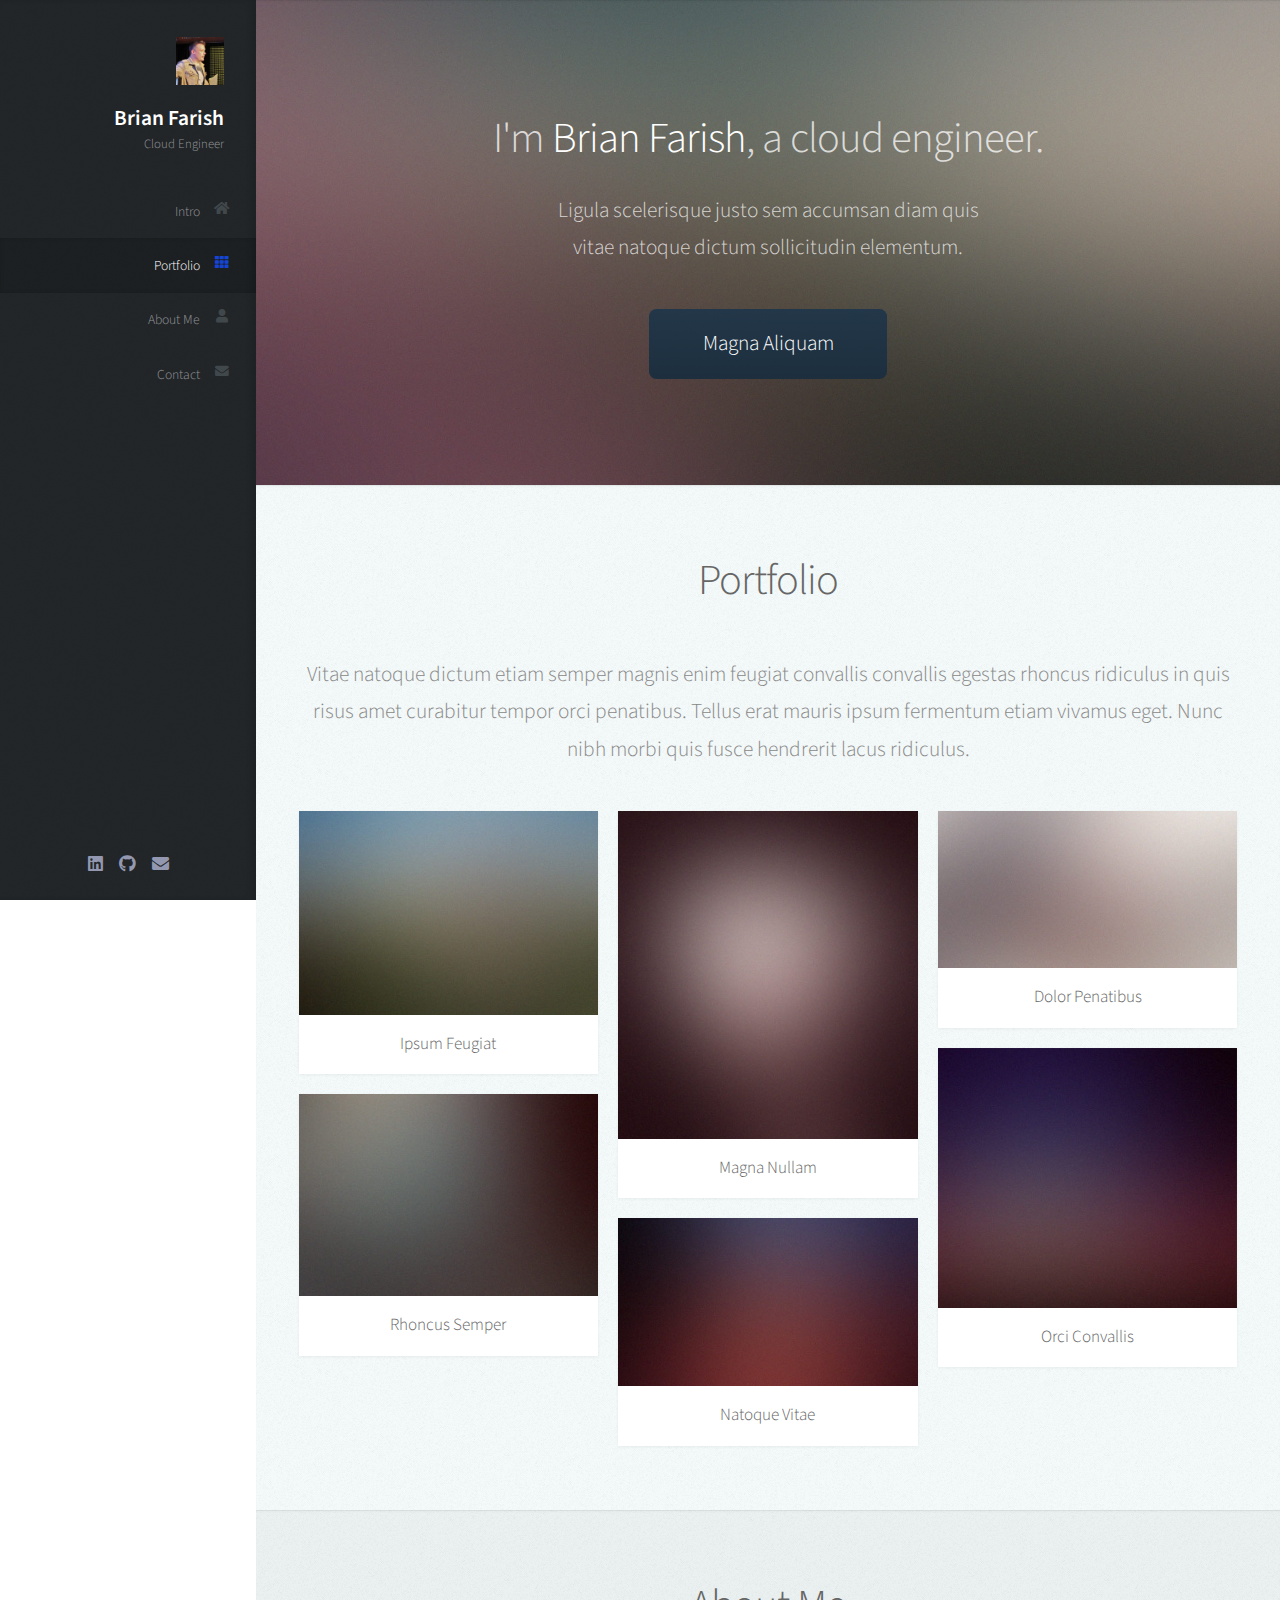
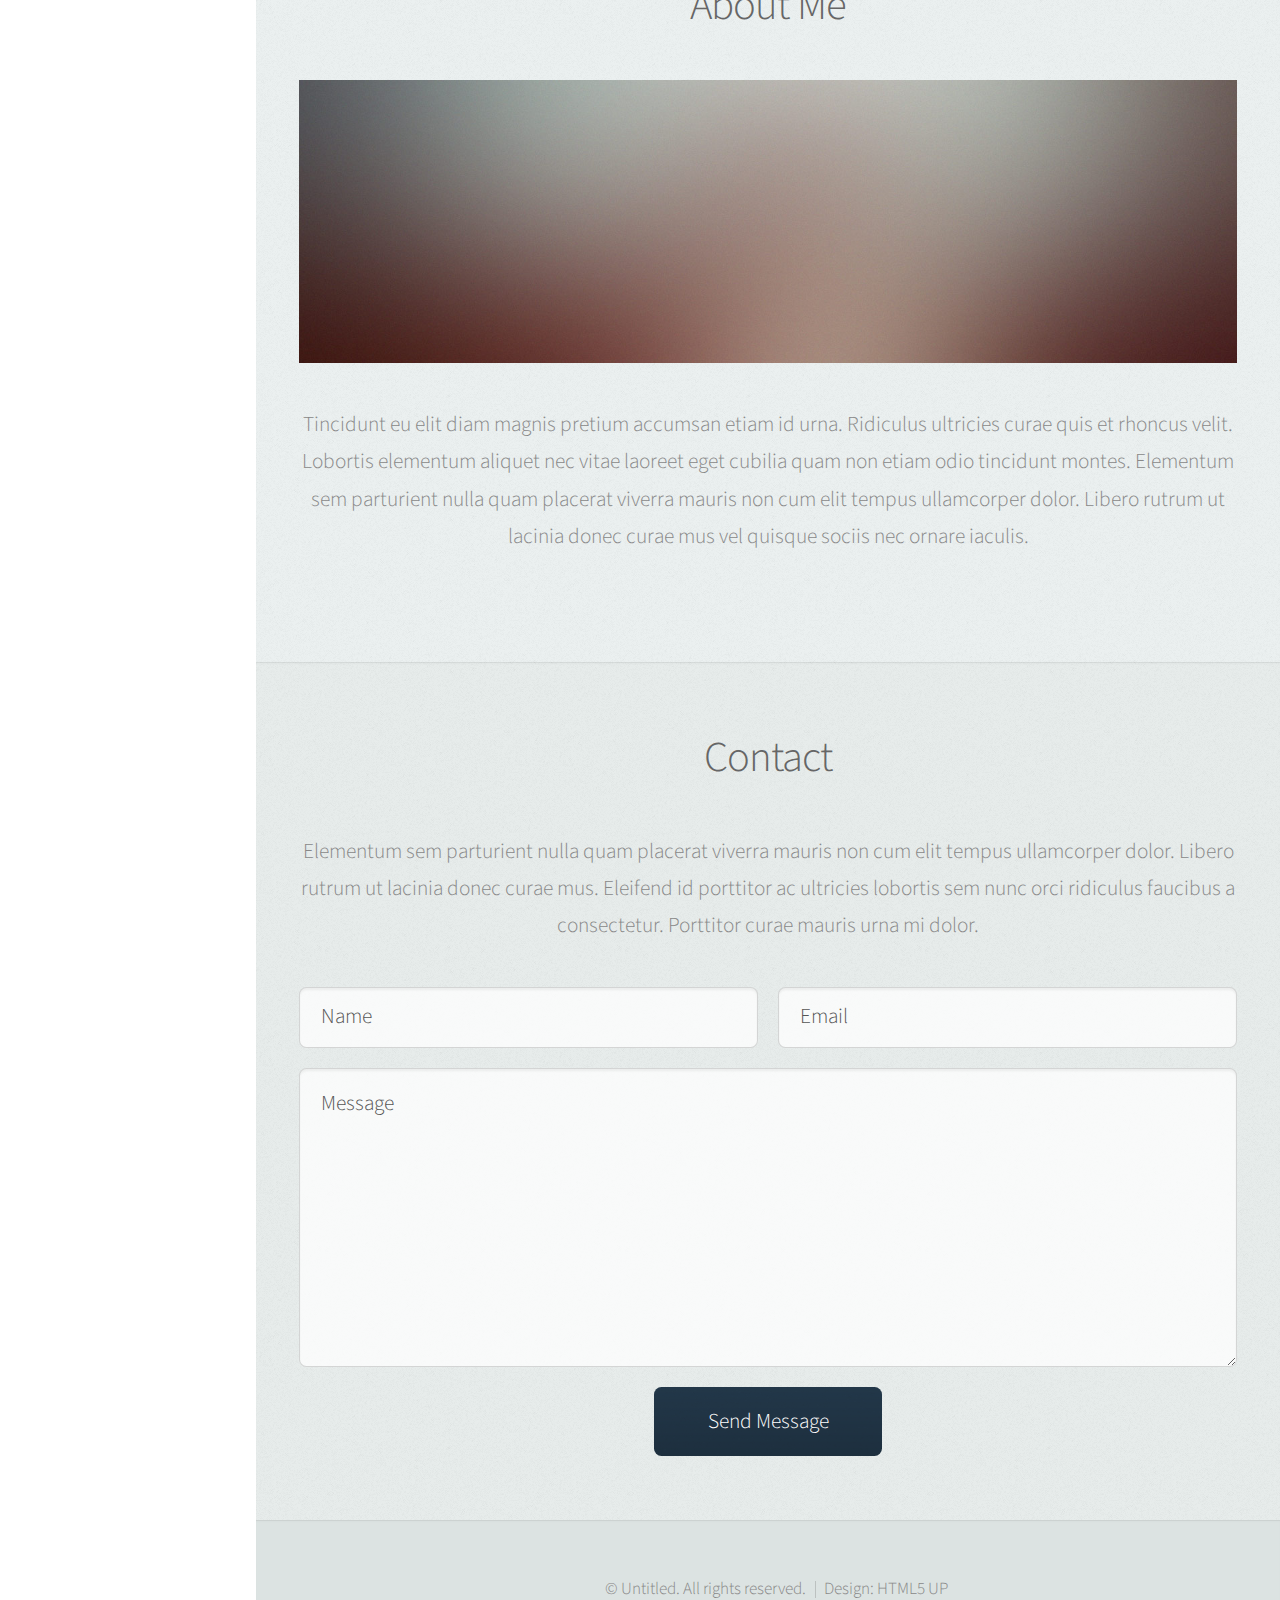
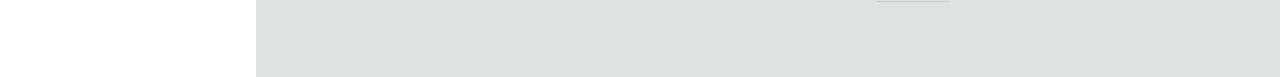
==== commit a20f2656: "Update index.html" ====
--- a/index.html
+++ b/index.html
@@ -20,7 +20,7 @@
 						<div id="logo">
 							<span class="image avatar48"><img src="images/avatar.jpg" alt="" /></span>
 							<h1 id="title">Brian Farish</h1>
-							<p>Cloud Developer</p>
+							<p>Cloud Engineer</p>
 						</div>
 
 					<!-- Nav -->
@@ -56,8 +56,7 @@
 						<div class="container">
 
 							<header>
-								<h2 class="alt">I'm <strong>Brian Farish</strong>, a developer of </h2>
-								<h2 class="alt"> cloud applications and architecture.</h2>
+								<h2 class="alt">I'm <strong>Brian Farish</strong>, a cloud engineer.</h2>
 								<p>Ligula scelerisque justo sem accumsan diam quis<br />
 								vitae natoque dictum sollicitudin elementum.</p>
 							</header>
@@ -201,4 +200,4 @@
 			<script src="assets/js/main.js"></script>
 
 	</body>
-</html>+</html>
